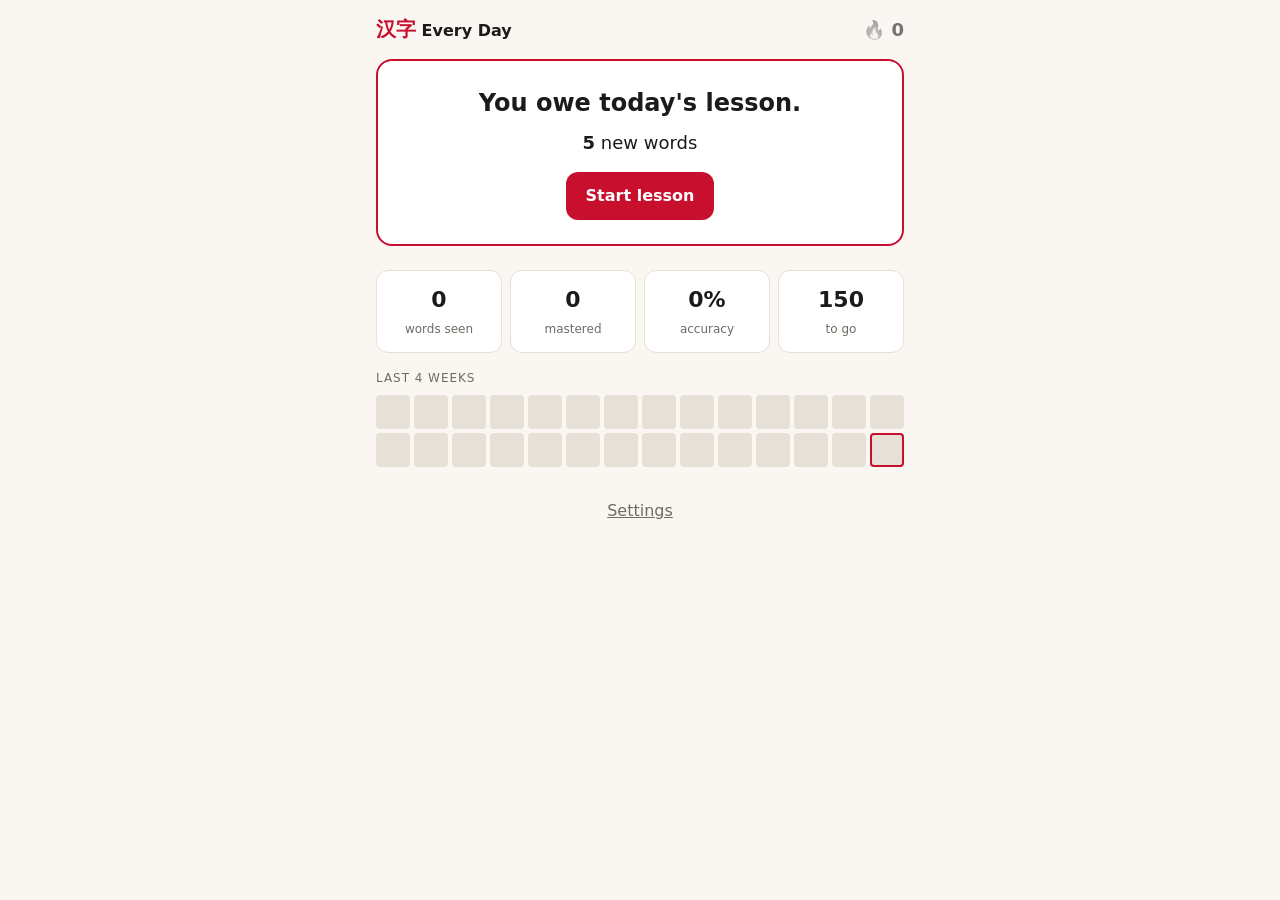
==== index.html @ 908dbf32 "Add Chinese learning app with site-blocking Chrome extension Daily HSK 1 lessons with spaced repetit" ====
<!doctype html>
<html lang="en">
<head>
  <meta charset="utf-8">
  <meta name="viewport" content="width=device-width, initial-scale=1">
  <title>汉字 Every Day</title>
  <link rel="icon" href="icons/icon128.png">
  <link rel="stylesheet" href="styles.css">
</head>
<body>
  <div id="app"></div>
  <script src="shared.js"></script>
  <script src="words.js"></script>
  <script src="app.js"></script>
</body>
</html>
---- styles.css ----
:root {
  --bg: #faf7f2;
  --surface: #ffffff;
  --text: #1d1b19;
  --muted: #6f6a63;
  --line: #e6e0d6;
  --accent: #c8102e;
  --accent-ink: #ffffff;
  --good: #1f8a4c;
  --good-bg: #e7f5ec;
  --bad: #c8102e;
  --bad-bg: #fbe9ec;
  --hanzi: "PingFang SC", "Hiragino Sans GB", "Noto Sans SC", "Microsoft YaHei", sans-serif;
  color-scheme: light dark;
}

@media (prefers-color-scheme: dark) {
  :root {
    --bg: #141312;
    --surface: #1e1c1a;
    --text: #f1ede7;
    --muted: #a39d95;
    --line: #34302c;
    --accent: #ff4d5e;
    --accent-ink: #141312;
    --good: #4cc37e;
    --good-bg: #16301f;
    --bad: #ff6b78;
    --bad-bg: #3a1a1e;
  }
}

* { box-sizing: border-box; }

body {
  margin: 0;
  background: var(--bg);
  color: var(--text);
  font: 16px/1.5 system-ui, -apple-system, "Segoe UI", sans-serif;
}

#app { max-width: 560px; margin: 0 auto; padding: 0 16px 48px; }

.top { display: flex; justify-content: space-between; align-items: center; padding: 16px 0; }
.brand { all: unset; cursor: pointer; font: 700 20px var(--hanzi); color: var(--accent); }
.brand span { font-family: system-ui, sans-serif; font-weight: 600; color: var(--text); font-size: 16px; }
.streak { font-weight: 700; font-size: 18px; }
.streak.cold { filter: grayscale(1); opacity: 0.6; }

.card {
  background: var(--surface);
  border: 1px solid var(--line);
  border-radius: 16px;
  padding: 24px;
  text-align: center;
}
.card h1 { margin: 0 0 8px; font-size: 24px; }
.card h2 { font-size: 18px; margin: 0 0 8px; text-align: left; }
.card p { margin: 0 0 16px; color: var(--muted); }
.card.owe { border: 2px solid var(--accent); }
.card.ok .big { font-size: 48px; color: var(--good); line-height: 1; margin-bottom: 8px; }
.owed { font-size: 18px; color: var(--text) !important; }
.blocked { background: var(--bad-bg); color: var(--bad) !important; padding: 10px 12px; border-radius: 10px; }
.shame { color: var(--bad) !important; font-weight: 600; }
.row { display: flex; gap: 8px; justify-content: center; flex-wrap: wrap; }

.btn {
  display: inline-block;
  border: 0;
  border-radius: 12px;
  padding: 12px 20px;
  font: inherit;
  font-weight: 600;
  cursor: pointer;
  text-decoration: none;
}
.btn.primary { background: var(--accent); color: var(--accent-ink); }
.btn.ghost { background: transparent; color: var(--text); border: 1px solid var(--line); }
.btn.danger { background: var(--bad-bg); color: var(--bad); }
.btn.speaker { font-size: 40px; padding: 16px 32px; background: var(--surface); border: 1px solid var(--line); margin-bottom: 16px; }
.btn:focus-visible, .opt-btn:focus-visible { outline: 3px solid var(--accent); outline-offset: 2px; }
.link { all: unset; cursor: pointer; color: var(--muted); text-decoration: underline; }
.icon { all: unset; cursor: pointer; font-size: 24px; padding: 4px 8px; }

.stats { display: grid; grid-template-columns: repeat(4, 1fr); gap: 8px; margin: 24px 0 16px; }
.stats div { background: var(--surface); border: 1px solid var(--line); border-radius: 12px; padding: 12px 4px; text-align: center; }
.stats b { display: block; font-size: 22px; }
.stats span { font-size: 12px; color: var(--muted); }
.label { font-size: 12px; text-transform: uppercase; letter-spacing: 0.08em; color: var(--muted); margin: 0 0 8px; }
.cal { display: grid; grid-template-columns: repeat(14, 1fr); gap: 4px; }
.day { aspect-ratio: 1; border-radius: 4px; background: var(--line); }
.day.on { background: var(--good); }
.day.today { outline: 2px solid var(--accent); outline-offset: -2px; }

footer { text-align: center; margin-top: 32px; }

.progress { height: 6px; background: var(--line); border-radius: 3px; overflow: hidden; }
.progress div { height: 100%; background: var(--accent); transition: width 0.3s; }

.lesson { text-align: center; padding-top: 32px; }
.lesson > .btn { margin: 8px 4px; }
.hanzi { font: 400 88px/1.2 var(--hanzi); margin: 8px 0 16px; }
.hanzi.sm { font-size: 44px; margin: 0; }
.hanzi.opt { font-size: 36px; margin: 0; }
.pinyin { font-size: 18px; color: var(--accent); font-weight: 600; }
.pinyin.lg { font-size: 26px; }
.meaning { color: var(--muted); }
.meaning.lg { font-size: 20px; color: var(--text); margin-bottom: 24px; }
.meaning.xl { font-size: 28px; color: var(--text); font-weight: 600; margin: 16px 0 24px; }

.opts { display: grid; gap: 10px; margin-top: 16px; }
.opts.grid { grid-template-columns: 1fr 1fr; }
.opt-btn {
  position: relative;
  background: var(--surface);
  border: 2px solid var(--line);
  border-radius: 12px;
  padding: 16px 12px;
  font: inherit;
  color: var(--text);
  cursor: pointer;
  min-height: 60px;
}
.opt-btn:hover:not(:disabled) { border-color: var(--accent); }
.opt-btn:disabled { cursor: default; opacity: 0.55; }
.opt-btn.right { border-color: var(--good); background: var(--good-bg); opacity: 1; }
.opt-btn.wrong { border-color: var(--bad); background: var(--bad-bg); opacity: 1; }
.opt-btn kbd { position: absolute; top: 6px; left: 8px; font: 11px system-ui; color: var(--muted); }

.pin { display: flex; gap: 8px; margin-top: 16px; }
.pin input {
  flex: 1;
  min-width: 0;
  font: inherit;
  font-size: 20px;
  padding: 12px;
  border-radius: 12px;
  border: 2px solid var(--line);
  background: var(--surface);
  color: var(--text);
}
.pin input:focus { outline: none; border-color: var(--accent); }
.hint { font-size: 13px; color: var(--muted); }

.feedback { margin-top: 24px; padding: 16px; border-radius: 16px; text-align: left; }
.feedback.good { background: var(--good-bg); }
.feedback.bad { background: var(--bad-bg); }
.verdict { margin: 0 0 8px; font-weight: 700; }
.good .verdict { color: var(--good); }
.bad .verdict { color: var(--bad); }
.reveal { display: flex; align-items: center; gap: 16px; margin-bottom: 16px; }
.reveal > div:nth-child(2) { flex: 1; }
.feedback .btn { width: 100%; }

.settings { display: grid; gap: 20px; text-align: left; }
.settings label { display: grid; gap: 6px; font-weight: 600; }
.settings input, .settings textarea {
  font: inherit;
  font-weight: 400;
  padding: 10px;
  border-radius: 10px;
  border: 1px solid var(--line);
  background: var(--bg);
  color: var(--text);
}
.settings textarea:disabled { opacity: 0.5; }
.settings small { font-weight: 400; color: var(--muted); }
.card hr { border: 0; border-top: 1px solid var(--line); margin: 24px 0; }
.card section p, .card > p { text-align: left; }
.card.ok > p, .card.owe > p { text-align: center; }

@media (max-width: 420px) {
  .hanzi { font-size: 72px; }
  .stats { grid-template-columns: repeat(2, 1fr); }
}
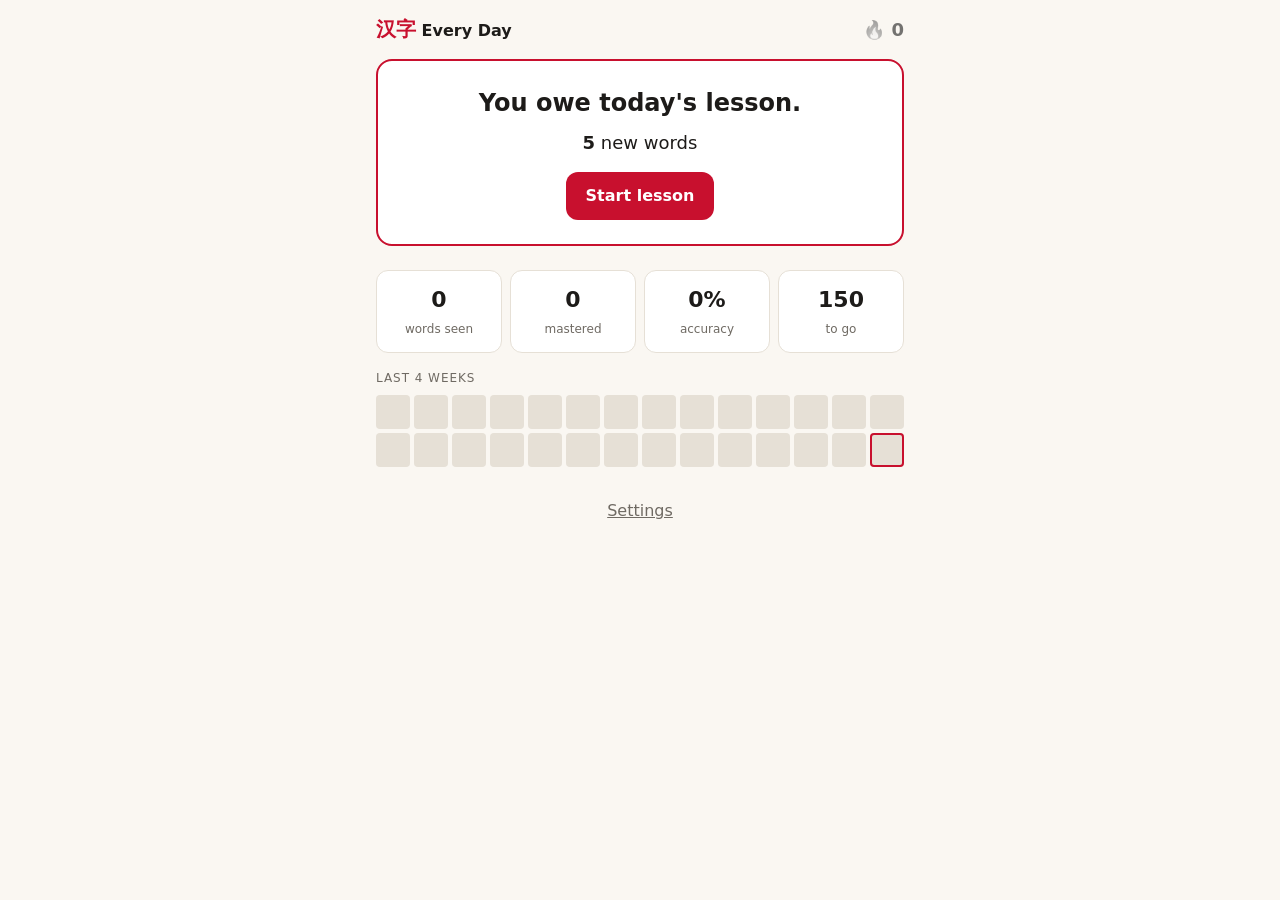
==== commit fbc172f0: "Make the app installable on phones Add a web app manifest, home-screen icons and an offline service " ====
--- a/index.html
+++ b/index.html
@@ -4,7 +4,14 @@
   <meta charset="utf-8">
   <meta name="viewport" content="width=device-width, initial-scale=1">
   <title>汉字 Every Day</title>
+  <meta name="theme-color" content="#c8102e">
+  <meta name="apple-mobile-web-app-capable" content="yes">
+  <meta name="mobile-web-app-capable" content="yes">
+  <meta name="apple-mobile-web-app-title" content="汉字">
+  <meta name="apple-mobile-web-app-status-bar-style" content="default">
   <link rel="icon" href="icons/icon128.png">
+  <link rel="apple-touch-icon" href="icons/apple-touch-icon.png">
+  <link rel="manifest" href="app.webmanifest">
   <link rel="stylesheet" href="styles.css">
 </head>
 <body>
--- a/styles.css
+++ b/styles.css
@@ -121,7 +121,9 @@
   cursor: pointer;
   min-height: 60px;
 }
-.opt-btn:hover:not(:disabled) { border-color: var(--accent); }
+@media (hover: hover) {
+  .opt-btn:hover:not(:disabled) { border-color: var(--accent); }
+}
 .opt-btn:disabled { cursor: default; opacity: 0.55; }
 .opt-btn.right { border-color: var(--good); background: var(--good-bg); opacity: 1; }
 .opt-btn.wrong { border-color: var(--bad); background: var(--bad-bg); opacity: 1; }
@@ -173,3 +175,9 @@
   .hanzi { font-size: 72px; }
   .stats { grid-template-columns: repeat(2, 1fr); }
 }
+
+/* Phones: no keyboard shortcuts to show, and keep clear of the notch / home bar. */
+@media (hover: none) {
+  .opt-btn kbd { display: none; }
+}
+#app { padding-top: env(safe-area-inset-top); padding-bottom: calc(48px + env(safe-area-inset-bottom)); }
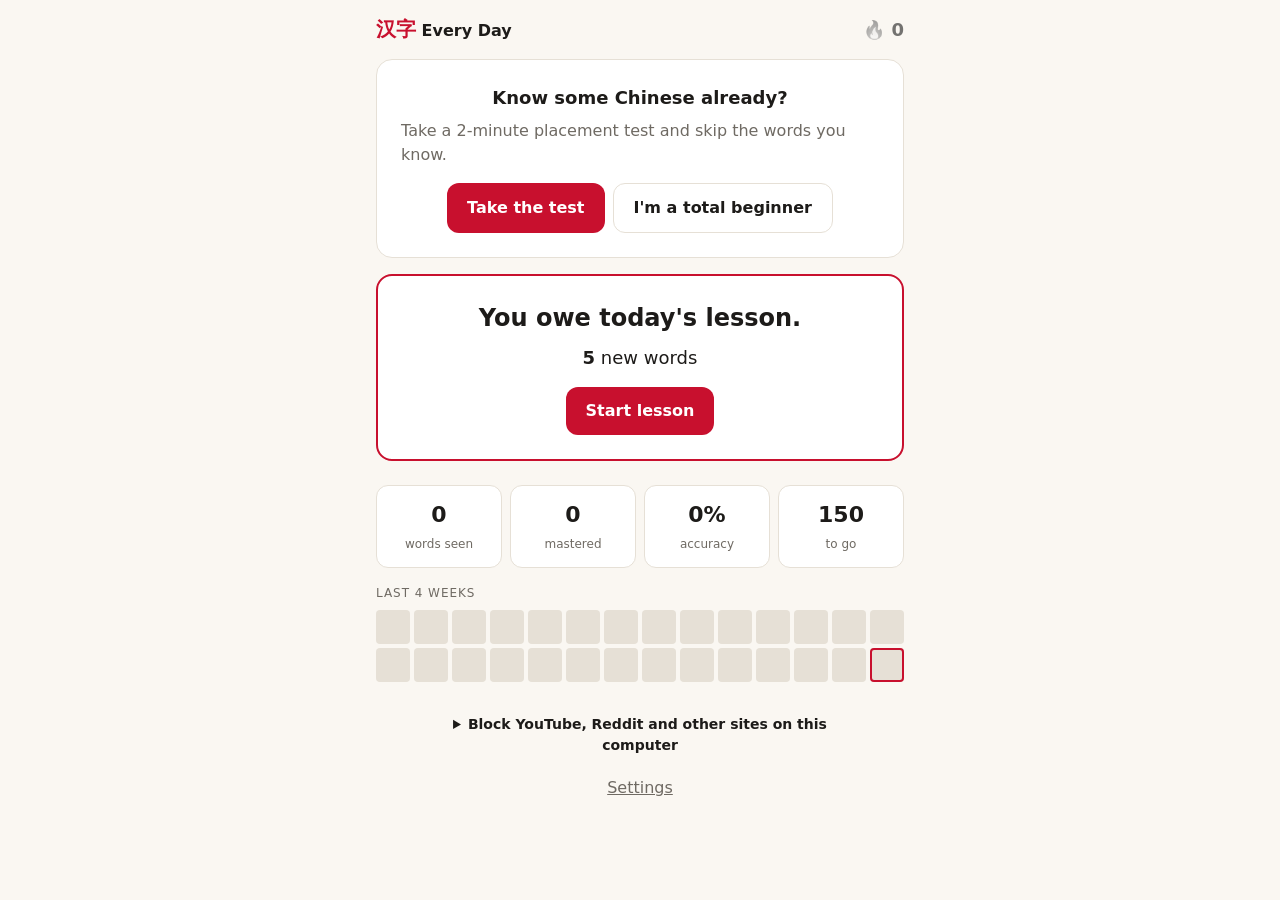
==== commit 32393c26: "Make it easy to use on a desktop Publish the Chrome extension as Hanzi-Every-Day-Chrome.zip next to " ====
--- a/index.html
+++ b/index.html
@@ -1,23 +1,14 @@
 <!doctype html>
+<!-- The app lives in docs/. If GitHub Pages serves the repository root, send visitors there. -->
 <html lang="en">
 <head>
   <meta charset="utf-8">
   <meta name="viewport" content="width=device-width, initial-scale=1">
   <title>汉字 Every Day</title>
-  <meta name="theme-color" content="#c8102e">
-  <meta name="apple-mobile-web-app-capable" content="yes">
-  <meta name="mobile-web-app-capable" content="yes">
-  <meta name="apple-mobile-web-app-title" content="汉字">
-  <meta name="apple-mobile-web-app-status-bar-style" content="default">
-  <link rel="icon" href="icons/icon128.png">
-  <link rel="apple-touch-icon" href="icons/apple-touch-icon.png">
-  <link rel="manifest" href="app.webmanifest">
-  <link rel="stylesheet" href="styles.css">
+  <meta http-equiv="refresh" content="0; url=docs/">
+  <script>location.replace('docs/' + location.search + location.hash);</script>
 </head>
 <body>
-  <div id="app"></div>
-  <script src="shared.js"></script>
-  <script src="words.js"></script>
-  <script src="app.js"></script>
+  <p><a href="docs/">Open 汉字 Every Day</a></p>
 </body>
 </html>
